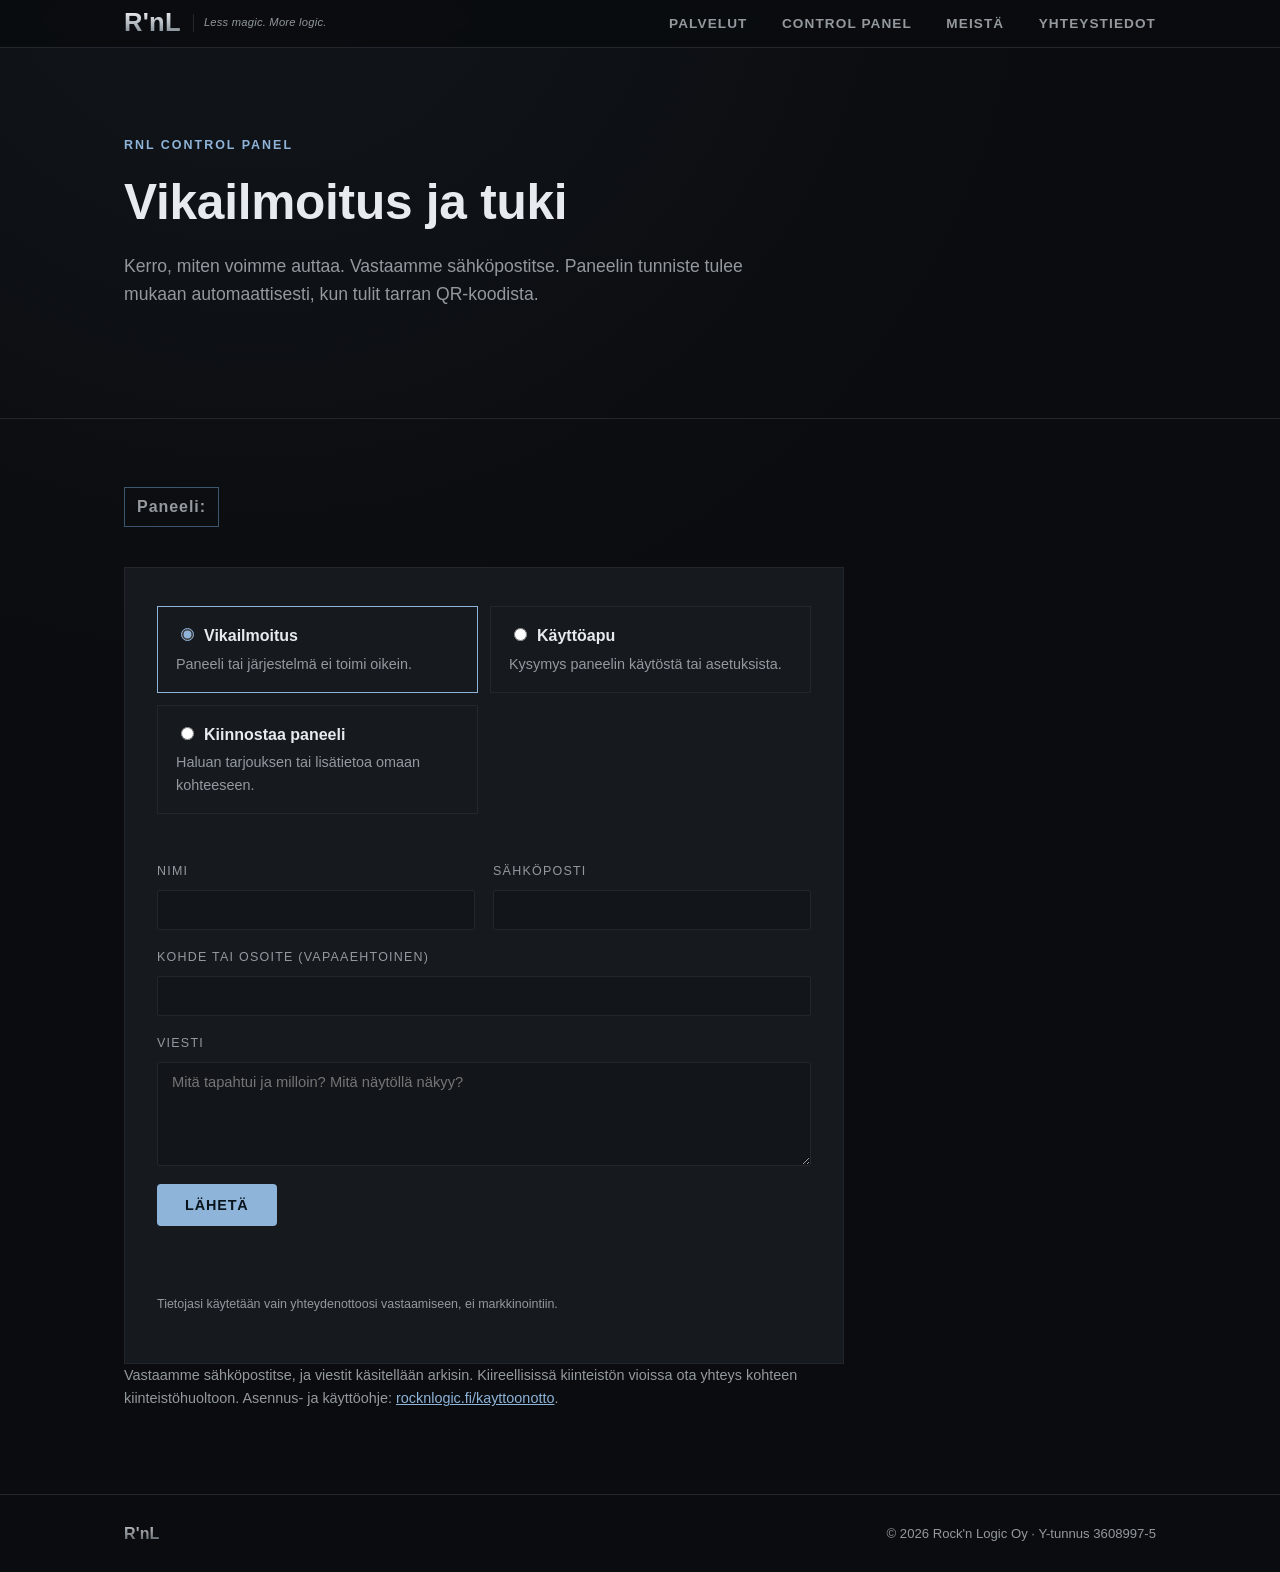
==== huolto.html @ f91d47a5 "Huolto- ja asennussivu: vastaus sähköpostitse, ei puhelinnumeroa Co-Authored-By: Claude Opus 5.5 <no" ====
<!doctype html>
<html lang="fi">
<head>
<meta charset="utf-8">
<meta name="viewport" content="width=device-width, initial-scale=1">
<title>RnL Control Panel: vikailmoitus ja tuki | Rock'n Logic</title>
<meta name="description" content="RnL Control Panel -paneelin vikailmoitus, käyttöapu ja yhteydenotto. Paneelin tarran QR-koodi tuo tänne laitteen tunnisteen kanssa.">
<meta name="robots" content="noindex">
<link rel="canonical" href="https://rocknlogic.fi/huolto">
<meta name="theme-color" content="#0a0c0f">
<link rel="icon" href="/favicon.ico" sizes="any">
<link rel="icon" type="image/png" sizes="48x48" href="/favicon-48.png">
<link rel="apple-touch-icon" sizes="180x180" href="/apple-touch-icon.png">
<link rel="stylesheet" href="/rnl.css">
<style>
  .valinnat{display:grid;gap:12px;grid-template-columns:repeat(auto-fit,minmax(220px,1fr));margin:6px 0 30px;}
  .valinta{display:block;padding:16px 18px;border:1px solid var(--border);background:var(--card);cursor:pointer;}
  .valinta input{margin-right:10px;accent-color:var(--accent);}
  .valinta strong{color:var(--text);}
  .valinta span{display:block;color:var(--text-dim);font-size:.9rem;margin-top:4px;}
  .valinta:has(input:checked){border-color:var(--accent);}
  .laite{display:inline-block;padding:6px 12px;border:1px solid var(--accent-dim);color:var(--accent);font-weight:700;letter-spacing:.06em;margin:0 0 22px;}
  .huom{color:var(--text-dim);font-size:.9rem;margin:18px 0 0;}
</style>
</head>
<body>
<a class="skip-link" href="#main-content">Siirry sisältöön</a>
<header>
  <div class="wrap">
    <a class="logo" href="/">
      <span class="logo-mark metal">R'nL</span>
      <span class="tagline">Less magic.<br class="tagline-break"> More logic.</span>
    </a>
    <nav aria-label="Päävalikko">
      <a href="/#palvelut">Palvelut</a>
      <a href="/#paneelipc" class="nav-cp">Control Panel</a>
      <a href="/#meista" class="nav-meista">Meistä</a>
      <a href="/#yhteystiedot">Yhteystiedot</a>
    </nav>
  </div>
</header>
<main id="main-content">
<section class="hero">
  <div class="wrap">
    <div class="hero-content">
      <p class="eyebrow">RnL Control Panel</p>
      <h1>Vikailmoitus ja tuki</h1>
      <p class="lede">Kerro, miten voimme auttaa. Vastaamme sähköpostitse. Paneelin tunniste tulee mukaan automaattisesti, kun tulit tarran QR-koodista.</p>
    </div>
  </div>
</section>
<section>
  <div class="wrap">
    <div class="prose">
      <p class="laite" id="laite-naytto" hidden>Paneeli: <span id="laite-id"></span></p>
      <form id="huolto-form" class="contact-form" action="https://formspree.io/f/xjykgkld" method="POST">
        <input type="text" name="_gotcha" class="hp-field" tabindex="-1" autocomplete="off">
        <input type="hidden" name="_subject" id="f-subject" value="RnL Control Panel: yhteydenotto">
        <input type="hidden" name="laite_id" id="f-laite">
        <div class="valinnat" role="radiogroup" aria-label="Mihin asia liittyy">
          <label class="valinta"><input type="radio" name="topic" value="Vikailmoitus" checked><strong>Vikailmoitus</strong><span>Paneeli tai järjestelmä ei toimi oikein.</span></label>
          <label class="valinta"><input type="radio" name="topic" value="Käyttöapu"><strong>Käyttöapu</strong><span>Kysymys paneelin käytöstä tai asetuksista.</span></label>
          <label class="valinta"><input type="radio" name="topic" value="Kiinnostus RnL Control Paneliin"><strong>Kiinnostaa paneeli</strong><span>Haluan tarjouksen tai lisätietoa omaan kohteeseen.</span></label>
        </div>
        <div class="form-row">
          <div class="form-field"><label for="f-name">Nimi</label><input type="text" id="f-name" name="name" required></div>
          <div class="form-field"><label for="f-email">Sähköposti</label><input type="email" id="f-email" name="email" required></div>
        </div>
        <div class="form-field"><label for="f-site">Kohde tai osoite (vapaaehtoinen)</label><input type="text" id="f-site" name="site"></div>
        <div class="form-field"><label for="f-message">Viesti</label><textarea id="f-message" name="message" rows="5" required placeholder="Mitä tapahtui ja milloin? Mitä näytöllä näkyy?"></textarea></div>
        <button type="submit" class="btn">Lähetä</button>
        <p class="form-status" aria-live="polite"></p>
        <p class="form-privacy">Tietojasi käytetään vain yhteydenottoosi vastaamiseen, ei markkinointiin.</p>
      </form>
      <p class="huom">Vastaamme sähköpostitse, ja viestit käsitellään arkisin. Kiireellisissä kiinteistön vioissa ota yhteys kohteen
        kiinteistöhuoltoon. Asennus- ja käyttöohje: <a href="/kayttoonotto">rocknlogic.fi/kayttoonotto</a>.</p>
    </div>
  </div>
</section>
</main>
<footer>
  <div class="wrap">
    <span class="logo-mark metal footer-mark">R'nL</span>
    <span>© 2026 Rock'n Logic Oy · Y-tunnus 3608997-5</span>
  </div>
</footer>
<script>
  var header=document.querySelector('header');
  window.addEventListener('scroll',function(){header.classList.toggle('scrolled',window.scrollY>8);},{passive:true});
  // Laitteen tunniste QR-koodin osoitteesta (?id=...). Vain kirjaimet, numerot ja väliviiva hyväksytään.
  var id=(new URLSearchParams(location.search).get('id')||'').replace(/[^A-Za-z0-9-]/g,'').slice(0,40);
  var form=document.getElementById('huolto-form');
  function aihe(){
    var t=form.querySelector('input[name="topic"]:checked').value;
    document.getElementById('f-subject').value='RnL Control Panel: '+t+(id?' ('+id+')':'');
  }
  if(id){
    document.getElementById('laite-id').textContent=id;
    document.getElementById('laite-naytto').hidden=false;
    document.getElementById('f-laite').value=id;
  }
  form.querySelectorAll('input[name="topic"]').forEach(function(r){r.addEventListener('change',aihe);});
  aihe();
  var statusEl=form.querySelector('.form-status');
  form.addEventListener('submit',function(e){
    e.preventDefault();
    var b=form.querySelector('button[type="submit"]'); b.disabled=true;
    statusEl.textContent='Lähetetään...'; statusEl.className='form-status';
    fetch(form.action,{method:'POST',body:new FormData(form),headers:{'Accept':'application/json'}}).then(function(r){
      if(r.ok){statusEl.textContent='Kiitos! Viesti on vastaanotettu, ja vastaamme sähköpostitse mahdollisimman pian.';statusEl.className='form-status ok';form.reset();aihe();if(id)document.getElementById('f-laite').value=id;}
      else{statusEl.textContent='Lähetys epäonnistui. Kokeile hetken päästä uudelleen tai lähetä sähköpostia: info@rocknlogic.fi.';statusEl.className='form-status err';}
    }).catch(function(){statusEl.textContent='Lähetys epäonnistui. Kokeile hetken päästä uudelleen tai lähetä sähköpostia: info@rocknlogic.fi.';statusEl.className='form-status err';})
    .finally(function(){b.disabled=false;});
  });
</script>
</body>
</html>
---- rnl.css ----
:root{
    --bg:#0a0c0f;
    --bg-alt:#121519;
    --card:#161a1f;
    --text:#e7eaee;
    --text-dim:#93999f;
    --accent:#8fb4d9;
    --accent-dim:#3d5670;
    --silver-1:#f2f4f6;
    --silver-2:#aeb6bd;
    --silver-3:#767e86;
    --border:#23272d;
    --maxw:1080px;
  }
  *{box-sizing:border-box;}
  html{scroll-behavior:smooth;}
  body{
    margin:0;
    background:
      radial-gradient(ellipse at 20% -10%, rgba(143,180,217,0.06), transparent 55%),
      var(--bg);
    background-attachment:fixed;
    color:var(--text);
    font-family:-apple-system,BlinkMacSystemFont,"Segoe UI",Roboto,Helvetica,Arial,sans-serif;
    line-height:1.6;
    -webkit-font-smoothing:antialiased;
    overflow-x:hidden;
  }
  a{color:var(--accent);}
  .wrap{max-width:var(--maxw);margin:0 auto;padding:0 24px;position:relative;}

  .metal{
    background:linear-gradient(180deg, var(--silver-1) 0%, var(--silver-2) 55%, var(--silver-3) 100%);
    -webkit-background-clip:text;background-clip:text;color:transparent;
  }

  header{
    position:sticky;top:0;z-index:10;
    background:rgba(10,12,15,0.88);
    backdrop-filter:blur(8px);
    border-bottom:1px solid transparent;
    transition:border-color .3s ease, box-shadow .3s ease;
  }
  header.scrolled{
    border-bottom-color:var(--border);
    box-shadow:0 8px 24px rgba(0,0,0,0.35);
  }
  header .wrap{
    display:flex;align-items:center;justify-content:space-between;
    padding-top:10px;padding-bottom:10px;
  }
  .logo{
    display:flex;align-items:center;gap:10px;text-decoration:none;flex-shrink:0;
  }
  .logo{transition:opacity .15s ease;}
  .logo:hover{opacity:0.85;}
  .logo-mark{
    font-size:1.6rem;font-weight:900;letter-spacing:0.01em;line-height:1;
    font-family:-apple-system,BlinkMacSystemFont,"Segoe UI",Roboto,Helvetica,Arial,sans-serif;
  }
  .tagline{
    color:var(--text-dim);font-size:0.7rem;font-style:italic;white-space:nowrap;
    letter-spacing:0.02em;padding-left:10px;margin-left:2px;
    border-left:1px solid var(--border);
  }
  .tagline-break{display:none;}
  @media (max-width:640px){
    .logo{flex-direction:column;align-items:flex-start;gap:1px;}
    .tagline{padding-left:0;margin-left:0;border-left:none;}
    .tagline-break{display:inline;}
  }
  nav a{
    position:relative;
    color:var(--text-dim);text-decoration:none;font-size:0.85rem;
    margin-left:30px;transition:color .15s;
    padding-bottom:4px;
    text-transform:uppercase;letter-spacing:0.08em;font-weight:600;
  }
  nav a::after{
    content:"";position:absolute;left:0;bottom:0;height:1px;width:0;
    background:var(--accent);transition:width .25s ease;
  }
  nav a:hover{color:var(--accent);}
  nav a:hover::after{width:100%;}

  .hero{padding:88px 0 76px;position:relative;overflow:hidden;}
  .hero-content{position:relative;z-index:1;}
  .hero-logo-bg{
    position:absolute;top:50%;left:50%;transform:translate(-50%,-50%);
    height:520px;width:auto;
    opacity:0.06;filter:grayscale(0.35);
    pointer-events:none;z-index:0;
  }
  @media (max-width:860px){
    .hero-logo-bg{height:320px;opacity:0.05;}
  }
  .eyebrow{
    color:var(--accent);text-transform:uppercase;letter-spacing:0.16em;
    font-size:0.78rem;font-weight:700;margin:0 0 18px;
    opacity:0;transform:translateY(14px);
    animation:fadeUp .7s ease forwards;
  }
  h1{
    font-size:clamp(2rem,4.5vw,3.1rem);
    line-height:1.14;margin:0 0 22px;font-weight:800;letter-spacing:-0.005em;
    opacity:0;transform:translateY(14px);
    animation:fadeUp .7s ease forwards;animation-delay:.1s;
  }
  .lede{
    font-size:1.1rem;color:var(--text-dim);max-width:620px;margin:0 0 34px;
    opacity:0;transform:translateY(14px);
    animation:fadeUp .7s ease forwards;animation-delay:.2s;
  }
  .hero .btn, .hero .btn-outline{
    opacity:0;transform:translateY(14px);
    animation:fadeUp .7s ease forwards;animation-delay:.3s;
  }
  .hero-secondary{margin-left:14px;}
  @media (max-width:520px){
    .hero-secondary{margin-left:0;margin-top:12px;}
  }
  @keyframes fadeUp{to{opacity:1;transform:translateY(0);}}
  .btn{
    display:inline-block;background:var(--accent);color:#0a141d;
    padding:13px 28px;border-radius:4px;text-decoration:none;
    font-weight:700;font-size:0.9rem;text-transform:uppercase;letter-spacing:0.06em;
    transition:transform .15s ease, background .15s ease, box-shadow .15s ease;
  }
  .btn:hover{background:#a9c7e6;transform:translateY(-2px);box-shadow:0 10px 24px rgba(143,180,217,0.2);}

  section{padding:68px 0;border-top:1px solid var(--border);}
  h2{
    font-size:1.6rem;margin:0 0 8px;font-weight:800;letter-spacing:0.01em;
    text-transform:uppercase;
  }
  .section-intro{color:var(--text-dim);margin:0 0 40px;max-width:600px;}

  .grid{
    display:grid;grid-template-columns:repeat(auto-fit,minmax(240px,1fr));
    gap:1px;background:var(--border);border:1px solid var(--border);
  }
  .card{
    background:var(--card);
    padding:28px 24px;
    transition:background .25s ease;
    position:relative;
  }
  .card:hover{background:#191d23;}
  .card h3{margin:0 0 10px;font-size:1rem;font-weight:700;color:var(--text);}
  .card p{margin:0;color:var(--text-dim);font-size:0.92rem;}
  .card-wide{grid-column:1/-1;display:flex;align-items:center;gap:20px;}
  .card-wide .icon{margin-bottom:0;flex:none;}
  .card-wide h3{margin:0 0 6px;}
  @media (max-width:560px){
    .card-wide{flex-direction:column;align-items:flex-start;}
  }
  .card .icon{
    width:34px;height:34px;margin-bottom:16px;
    color:var(--accent);
  }
  .card .icon svg{width:100%;height:100%;}
  .step-num{color:var(--accent);font-weight:800;font-size:0.85rem;letter-spacing:0.06em;margin-bottom:14px;}

  .reveal{
    opacity:0;transform:translateY(28px);
    transition:opacity .6s ease, transform .6s ease;
  }
  .reveal.visible{opacity:1;transform:translateY(0);}

  .product{
    display:grid;grid-template-columns:1.1fr 0.9fr;gap:40px;align-items:center;
    background:var(--card);border:1px solid var(--border);
    padding:40px;
  }
  .badge{
    display:inline-block;background:rgba(143,180,217,0.1);color:var(--accent);
    border:1px solid var(--accent-dim);
    padding:5px 14px;font-size:0.72rem;font-weight:700;letter-spacing:0.08em;
    text-transform:uppercase;margin-bottom:16px;
  }
  .product h2{font-size:1.4rem;margin:0 0 12px;font-weight:800;letter-spacing:0.005em;text-transform:none;}
  .product p{color:var(--text-dim);margin:0 0 20px;max-width:480px;}
  .feature-list{list-style:none;margin:0 0 28px;padding:0;display:grid;gap:10px;}
  .feature-list li{
    display:flex;align-items:center;gap:10px;color:var(--text);font-size:0.92rem;
  }
  .feature-list li::before{
    content:"";width:5px;height:5px;background:var(--accent);flex:none;
    transform:rotate(45deg);
  }
  .btn-outline{
    display:inline-block;background:transparent;color:var(--accent);
    border:1px solid var(--accent-dim);padding:12px 26px;
    text-decoration:none;font-weight:700;font-size:0.85rem;
    text-transform:uppercase;letter-spacing:0.06em;
    transition:background .2s ease, transform .2s ease, border-color .2s ease;
  }
  .btn-outline:hover{background:rgba(143,180,217,0.08);transform:translateY(-2px);border-color:var(--accent);}
  .product-visual{
    aspect-ratio:4/3;
    background:var(--bg-alt);
    border:1px solid var(--border);
    display:flex;align-items:center;justify-content:center;
    position:relative;overflow:hidden;
  }
  .product-visual::before{
    content:"";position:absolute;inset:0;
    background-image:
      linear-gradient(rgba(255,255,255,0.035) 1px, transparent 1px),
      linear-gradient(90deg, rgba(255,255,255,0.035) 1px, transparent 1px);
    background-size:22px 22px;
  }
  .product-visual span{
    position:relative;color:var(--text-dim);font-size:0.78rem;letter-spacing:0.1em;
    text-transform:uppercase;border:1px solid var(--border);padding:6px 12px;background:var(--bg);
  }

  .inline-cta{
    display:flex;flex-wrap:wrap;gap:24px;align-items:center;justify-content:space-between;
    background:var(--card);border:1px solid var(--accent-dim);
    padding:28px 32px;margin-top:32px;
  }
  .inline-cta h3{margin:0 0 6px;font-size:1.05rem;font-weight:800;letter-spacing:0.005em;}
  .inline-cta p{margin:0;color:var(--text-dim);font-size:0.92rem;}
  .inline-cta .btn{flex:none;}
  @media (max-width:560px){
    .inline-cta{flex-direction:column;align-items:flex-start;}
  }

  .about{display:grid;grid-template-columns:1fr;gap:16px;}
  .about p{color:var(--text-dim);margin:0 0 14px;max-width:680px;}
  .tag-heading{color:var(--text-dim);font-size:0.78rem;text-transform:uppercase;letter-spacing:0.1em;margin:20px 0 10px;}
  .tag-row{display:flex;flex-wrap:wrap;gap:8px;margin-top:0;}
  .tag{
    background:var(--bg-alt);border:1px solid var(--border);color:var(--text-dim);
    padding:6px 14px;font-size:0.82rem;letter-spacing:0.02em;
  }

  .contact-card{
    background:var(--card);border:1px solid var(--border);
    padding:36px 32px;display:flex;flex-wrap:wrap;gap:32px;justify-content:space-between;align-items:center;
  }
  .contact-item .label{color:var(--text-dim);font-size:0.78rem;text-transform:uppercase;letter-spacing:0.1em;margin-bottom:6px;}
  .contact-item .value{font-size:1.1rem;font-weight:700;}
  .contact-item a{color:var(--text);text-decoration:none;}
  .contact-item a:hover{color:var(--accent);}

  .contact-form{
    background:var(--card);border:1px solid var(--border);
    padding:32px;margin-top:24px;display:grid;gap:18px;
  }
  .hp-field{position:absolute;left:-9999px;width:1px;height:1px;opacity:0;}
  .form-row{display:grid;grid-template-columns:1fr 1fr;gap:18px;}
  @media (max-width:560px){.form-row{grid-template-columns:1fr;}}
  .form-field{display:flex;flex-direction:column;gap:8px;}
  .form-field label{
    color:var(--text-dim);font-size:0.78rem;text-transform:uppercase;letter-spacing:0.1em;
  }
  .form-field input, .form-field select, .form-field textarea{
    background:var(--bg-alt);border:1px solid var(--border);color:var(--text);
    padding:11px 14px;font-size:0.92rem;font-family:inherit;border-radius:2px;
  }
  .form-field input:focus, .form-field select:focus, .form-field textarea:focus{
    outline:none;border-color:var(--accent);
  }
  .form-field textarea{resize:vertical;}
  .contact-form .btn{border:none;cursor:pointer;justify-self:start;}
  .form-status{margin:0;font-size:0.88rem;min-height:1.2em;}
  .form-status.ok{color:#8fd9a8;}
  .form-status.err{color:#d98f8f;}
  .form-privacy{margin:0;color:var(--text-dim);font-size:0.78rem;}

  footer{
    border-top:1px solid var(--border);padding:28px 0;color:var(--text-dim);font-size:0.82rem;
  }
  footer .wrap{display:flex;justify-content:space-between;align-items:center;flex-wrap:wrap;gap:8px;}
  .footer-mark{font-size:1rem;opacity:0.75;}

  @media (prefers-reduced-motion:reduce){
    *{animation:none !important;transition:none !important;}
    .reveal{opacity:1;transform:none;}
  }

  a:focus-visible, button:focus-visible, input:focus-visible, textarea:focus-visible{
    outline:2px solid var(--accent);outline-offset:3px;
  }

  .skip-link{
    position:absolute;left:12px;top:-60px;z-index:100;
    background:var(--accent);color:#0a141d;
    padding:10px 18px;font-weight:700;font-size:0.85rem;
    text-decoration:none;transition:top .2s ease;
    border-radius:4px;
  }
  .skip-link:focus{top:12px;}

  @media (max-width:720px){
    .product{grid-template-columns:1fr;padding:28px;}
  }
  @media (max-width:560px){
    nav a{margin-left:14px;font-size:0.72rem;}
    .contact-card{flex-direction:column;align-items:flex-start;}
    section{padding:52px 0;}
    .hero{padding:60px 0 48px;}
  }

  /* Alasivut */
  .crumbs{font-size:0.8rem;color:var(--text-dim);margin:0 0 18px;}
  .crumbs a{color:var(--text-dim);text-decoration:none;}
  .crumbs a:hover{color:var(--accent);}
  .prose{max-width:720px;}
  .prose h2{margin:0 0 16px;}
  .prose p{color:var(--text-dim);margin:0 0 16px;}
  .prose .feature-list{margin-top:8px;}
  .tag-row a.tag{text-decoration:none;transition:color .15s,border-color .15s;}
  .tag-row a.tag:hover{color:var(--accent);border-color:var(--accent-dim);}
  .footer-links{display:flex;flex-wrap:wrap;gap:6px 16px;width:100%;margin-top:10px;}
  .footer-links a{color:var(--text-dim);text-decoration:none;font-size:0.78rem;}
  .footer-links a:hover{color:var(--accent);}
  .footer-links a{margin-left:0;padding-bottom:0;text-transform:none;letter-spacing:0;font-weight:400;}
  .footer-links a::after{display:none;}
  .tm-note{color:var(--silver-3);font-size:0.75rem;margin-top:24px;}
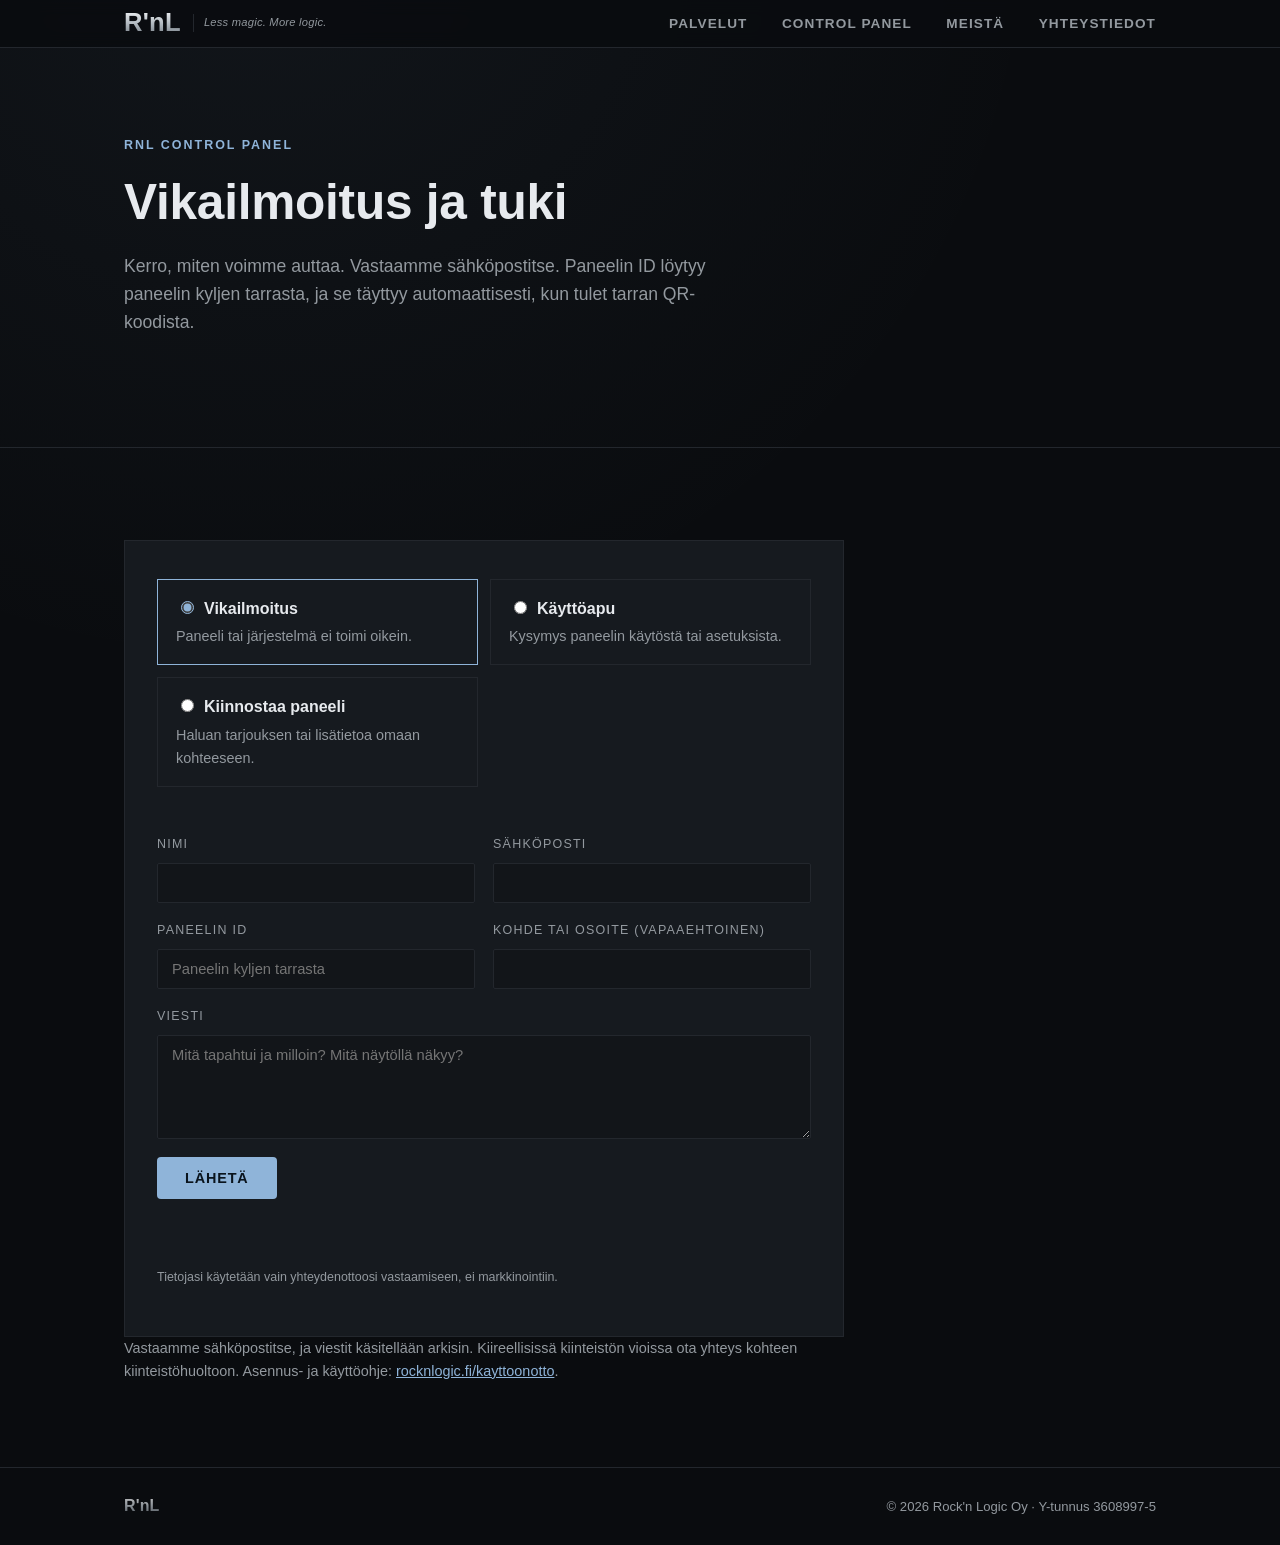
==== commit 20a6b734: "Huoltosivu: näkyvä Paneelin ID -kenttä (täyttyy QR-koodista, muuten kirjoitetaan tarrasta) Co-Author" ====
--- a/huolto.html
+++ b/huolto.html
@@ -19,7 +19,7 @@
   .valinta strong{color:var(--text);}
   .valinta span{display:block;color:var(--text-dim);font-size:.9rem;margin-top:4px;}
   .valinta:has(input:checked){border-color:var(--accent);}
-  .laite{display:inline-block;padding:6px 12px;border:1px solid var(--accent-dim);color:var(--accent);font-weight:700;letter-spacing:.06em;margin:0 0 22px;}
+  #f-laite[readonly]{color:var(--accent);font-weight:700;letter-spacing:.06em;}
   .huom{color:var(--text-dim);font-size:.9rem;margin:18px 0 0;}
 </style>
 </head>
@@ -45,18 +45,16 @@
     <div class="hero-content">
       <p class="eyebrow">RnL Control Panel</p>
       <h1>Vikailmoitus ja tuki</h1>
-      <p class="lede">Kerro, miten voimme auttaa. Vastaamme sähköpostitse. Paneelin tunniste tulee mukaan automaattisesti, kun tulit tarran QR-koodista.</p>
+      <p class="lede">Kerro, miten voimme auttaa. Vastaamme sähköpostitse. Paneelin ID löytyy paneelin kyljen tarrasta, ja se täyttyy automaattisesti, kun tulet tarran QR-koodista.</p>
     </div>
   </div>
 </section>
 <section>
   <div class="wrap">
     <div class="prose">
-      <p class="laite" id="laite-naytto" hidden>Paneeli: <span id="laite-id"></span></p>
       <form id="huolto-form" class="contact-form" action="https://formspree.io/f/xjykgkld" method="POST">
         <input type="text" name="_gotcha" class="hp-field" tabindex="-1" autocomplete="off">
         <input type="hidden" name="_subject" id="f-subject" value="RnL Control Panel: yhteydenotto">
-        <input type="hidden" name="laite_id" id="f-laite">
         <div class="valinnat" role="radiogroup" aria-label="Mihin asia liittyy">
           <label class="valinta"><input type="radio" name="topic" value="Vikailmoitus" checked><strong>Vikailmoitus</strong><span>Paneeli tai järjestelmä ei toimi oikein.</span></label>
           <label class="valinta"><input type="radio" name="topic" value="Käyttöapu"><strong>Käyttöapu</strong><span>Kysymys paneelin käytöstä tai asetuksista.</span></label>
@@ -66,7 +64,10 @@
           <div class="form-field"><label for="f-name">Nimi</label><input type="text" id="f-name" name="name" required></div>
           <div class="form-field"><label for="f-email">Sähköposti</label><input type="email" id="f-email" name="email" required></div>
         </div>
-        <div class="form-field"><label for="f-site">Kohde tai osoite (vapaaehtoinen)</label><input type="text" id="f-site" name="site"></div>
+        <div class="form-row">
+          <div class="form-field"><label for="f-laite">Paneelin ID</label><input type="text" id="f-laite" name="laite_id" maxlength="40" placeholder="Paneelin kyljen tarrasta" autocomplete="off"></div>
+          <div class="form-field"><label for="f-site">Kohde tai osoite (vapaaehtoinen)</label><input type="text" id="f-site" name="site"></div>
+        </div>
         <div class="form-field"><label for="f-message">Viesti</label><textarea id="f-message" name="message" rows="5" required placeholder="Mitä tapahtui ja milloin? Mitä näytöllä näkyy?"></textarea></div>
         <button type="submit" class="btn">Lähetä</button>
         <p class="form-status" aria-live="polite"></p>
@@ -94,11 +95,9 @@
     var t=form.querySelector('input[name="topic"]:checked').value;
     document.getElementById('f-subject').value='RnL Control Panel: '+t+(id?' ('+id+')':'');
   }
-  if(id){
-    document.getElementById('laite-id').textContent=id;
-    document.getElementById('laite-naytto').hidden=false;
-    document.getElementById('f-laite').value=id;
-  }
+  var laite=document.getElementById('f-laite');
+  if(id){ laite.value=id; laite.readOnly=true; }
+  laite.addEventListener('input',function(){ laite.value=laite.value.replace(/[^A-Za-z0-9-]/g,'').toUpperCase(); id=laite.value; aihe(); });
   form.querySelectorAll('input[name="topic"]').forEach(function(r){r.addEventListener('change',aihe);});
   aihe();
   var statusEl=form.querySelector('.form-status');
@@ -107,7 +106,7 @@
     var b=form.querySelector('button[type="submit"]'); b.disabled=true;
     statusEl.textContent='Lähetetään...'; statusEl.className='form-status';
     fetch(form.action,{method:'POST',body:new FormData(form),headers:{'Accept':'application/json'}}).then(function(r){
-      if(r.ok){statusEl.textContent='Kiitos! Viesti on vastaanotettu, ja vastaamme sähköpostitse mahdollisimman pian.';statusEl.className='form-status ok';form.reset();aihe();if(id)document.getElementById('f-laite').value=id;}
+      if(r.ok){statusEl.textContent='Kiitos! Viesti on vastaanotettu, ja vastaamme sähköpostitse mahdollisimman pian.';statusEl.className='form-status ok';var pid=id;form.reset();if(pid){laite.value=pid;id=pid;}aihe();}
       else{statusEl.textContent='Lähetys epäonnistui. Kokeile hetken päästä uudelleen tai lähetä sähköpostia: info@rocknlogic.fi.';statusEl.className='form-status err';}
     }).catch(function(){statusEl.textContent='Lähetys epäonnistui. Kokeile hetken päästä uudelleen tai lähetä sähköpostia: info@rocknlogic.fi.';statusEl.className='form-status err';})
     .finally(function(){b.disabled=false;});
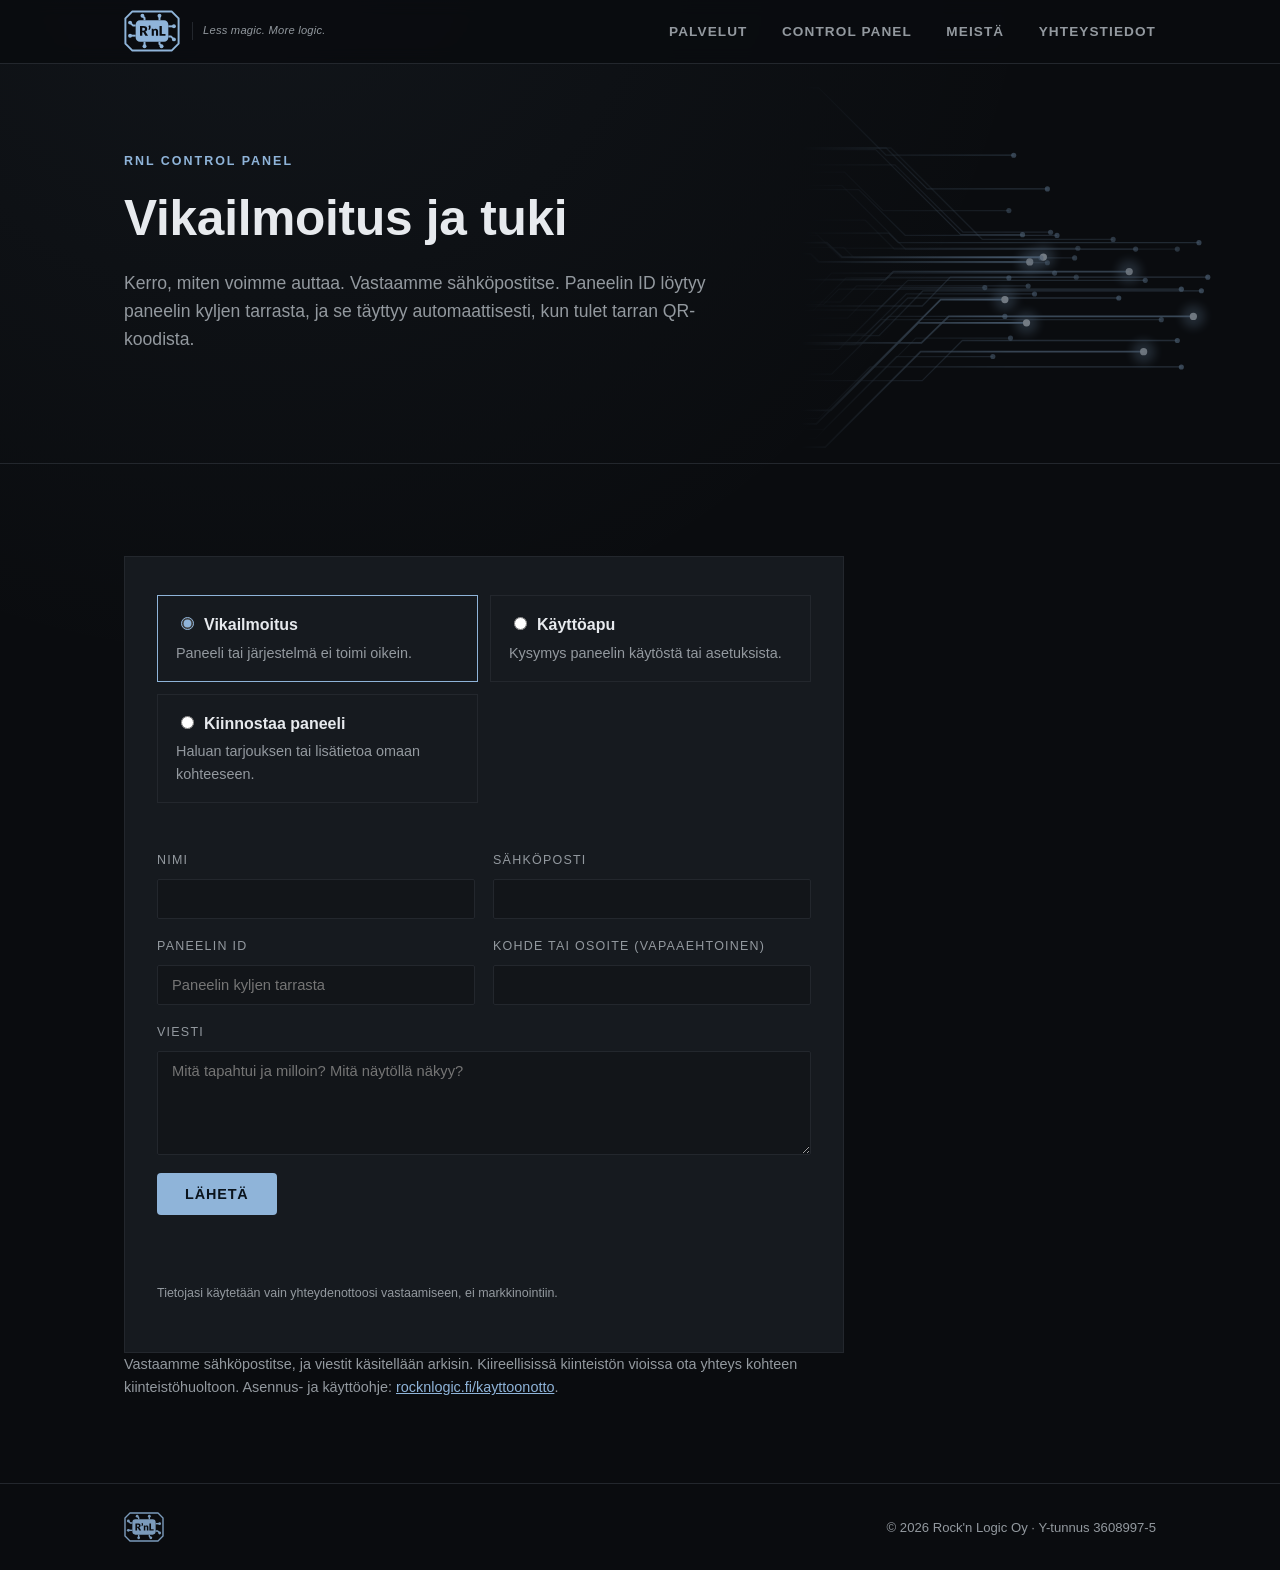
==== commit 1bbbaafe: "Brändiuudistus: uusi R'nL-logo (yläpalkki, alatunniste, favicon), etusivun hero johtimilla ja logoll" ====
--- a/huolto.html
+++ b/huolto.html
@@ -9,6 +9,7 @@
 <link rel="canonical" href="https://rocknlogic.fi/huolto">
 <meta name="theme-color" content="#0a0c0f">
 <link rel="icon" href="/favicon.ico" sizes="any">
+<link rel="icon" type="image/svg+xml" href="/favicon.svg">
 <link rel="icon" type="image/png" sizes="48x48" href="/favicon-48.png">
 <link rel="apple-touch-icon" sizes="180x180" href="/apple-touch-icon.png">
 <link rel="stylesheet" href="/rnl.css">
@@ -28,7 +29,7 @@
 <header>
   <div class="wrap">
     <a class="logo" href="/">
-      <span class="logo-mark metal">R'nL</span>
+      <img class="logo-merkki" src="/rnl-merkki.svg" alt="R'nL" width="56" height="42">
       <span class="tagline">Less magic.<br class="tagline-break"> More logic.</span>
     </a>
     <nav aria-label="Päävalikko">
@@ -41,6 +42,7 @@
 </header>
 <main id="main-content">
 <section class="hero">
+  <img class="hero-kuvio hero-kuvio-kevyt" src="/rnl-johtimet.svg" alt="" aria-hidden="true">
   <div class="wrap">
     <div class="hero-content">
       <p class="eyebrow">RnL Control Panel</p>
@@ -65,7 +67,7 @@
           <div class="form-field"><label for="f-email">Sähköposti</label><input type="email" id="f-email" name="email" required></div>
         </div>
         <div class="form-row">
-          <div class="form-field"><label for="f-laite">Paneelin ID</label><input type="text" id="f-laite" name="laite_id" maxlength="40" placeholder="Paneelin kyljen tarrasta" autocomplete="off"></div>
+          <div class="form-field" id="laite-kentta"><label for="f-laite" id="laite-label">Paneelin ID</label><input type="text" id="f-laite" name="laite_id" maxlength="40" placeholder="Paneelin kyljen tarrasta" autocomplete="off"></div>
           <div class="form-field"><label for="f-site">Kohde tai osoite (vapaaehtoinen)</label><input type="text" id="f-site" name="site"></div>
         </div>
         <div class="form-field"><label for="f-message">Viesti</label><textarea id="f-message" name="message" rows="5" required placeholder="Mitä tapahtui ja milloin? Mitä näytöllä näkyy?"></textarea></div>
@@ -81,7 +83,7 @@
 </main>
 <footer>
   <div class="wrap">
-    <span class="logo-mark metal footer-mark">R'nL</span>
+    <img class="logo-merkki footer-merkki" src="/rnl-merkki.svg" alt="R'nL" width="40" height="30">
     <span>© 2026 Rock'n Logic Oy · Y-tunnus 3608997-5</span>
   </div>
 </footer>
@@ -93,7 +95,16 @@
   var form=document.getElementById('huolto-form');
   function aihe(){
     var t=form.querySelector('input[name="topic"]:checked').value;
-    document.getElementById('f-subject').value='RnL Control Panel: '+t+(id?' ('+id+')':'');
+    var kiinnostus=(t.indexOf('Kiinnostus')===0);
+    var k=document.getElementById('laite-kentta'), l=document.getElementById('f-laite');
+    k.style.display=kiinnostus?'none':'';
+    l.disabled=kiinnostus;   // ei lähetetä ID:tä myyntikyselyssä
+    var vika=(t==='Vikailmoitus');
+    l.required=vika;          // pakollinen vain vikailmoituksessa
+    document.getElementById('laite-label').textContent = vika ? 'Paneelin ID' : 'Paneelin ID (vapaaehtoinen)';
+    document.getElementById('f-message').placeholder = kiinnostus ? 'Kerro kohteesta ja tarpeesta: montako paneelia, mihin järjestelmiin?'
+      : (t==='Käyttöapu' ? 'Mitä haluat tehdä paneelilla?' : 'Mitä tapahtui ja milloin? Mitä näytöllä näkyy?');
+    document.getElementById('f-subject').value='RnL Control Panel: '+t+(!kiinnostus&&id?' ('+id+')':'');
   }
   var laite=document.getElementById('f-laite');
   if(id){ laite.value=id; laite.readOnly=true; }
--- a/rnl.css
+++ b/rnl.css
@@ -320,3 +320,12 @@
   .footer-links a{margin-left:0;padding-bottom:0;text-transform:none;letter-spacing:0;font-weight:400;}
   .footer-links a::after{display:none;}
   .tm-note{color:var(--silver-3);font-size:0.75rem;margin-top:24px;}
+
+  /* Brändiuudistus 2026-11-15: R'nL-merkki ja johdinkuvio */
+  .logo-merkki{height:42px;width:auto;display:block;}
+  .footer-merkki{height:30px;opacity:.85;}
+  .hero-kuvio{position:absolute;inset:0;width:100%;height:100%;object-fit:cover;object-position:right center;
+    pointer-events:none;z-index:0;}
+  .hero-kuvio-kevyt{opacity:.5;}
+  .hero-content{max-width:640px;}
+  @media (max-width:860px){.hero-kuvio{opacity:.22;} .hero-kuvio:not(.hero-kuvio-kevyt){display:none;}}
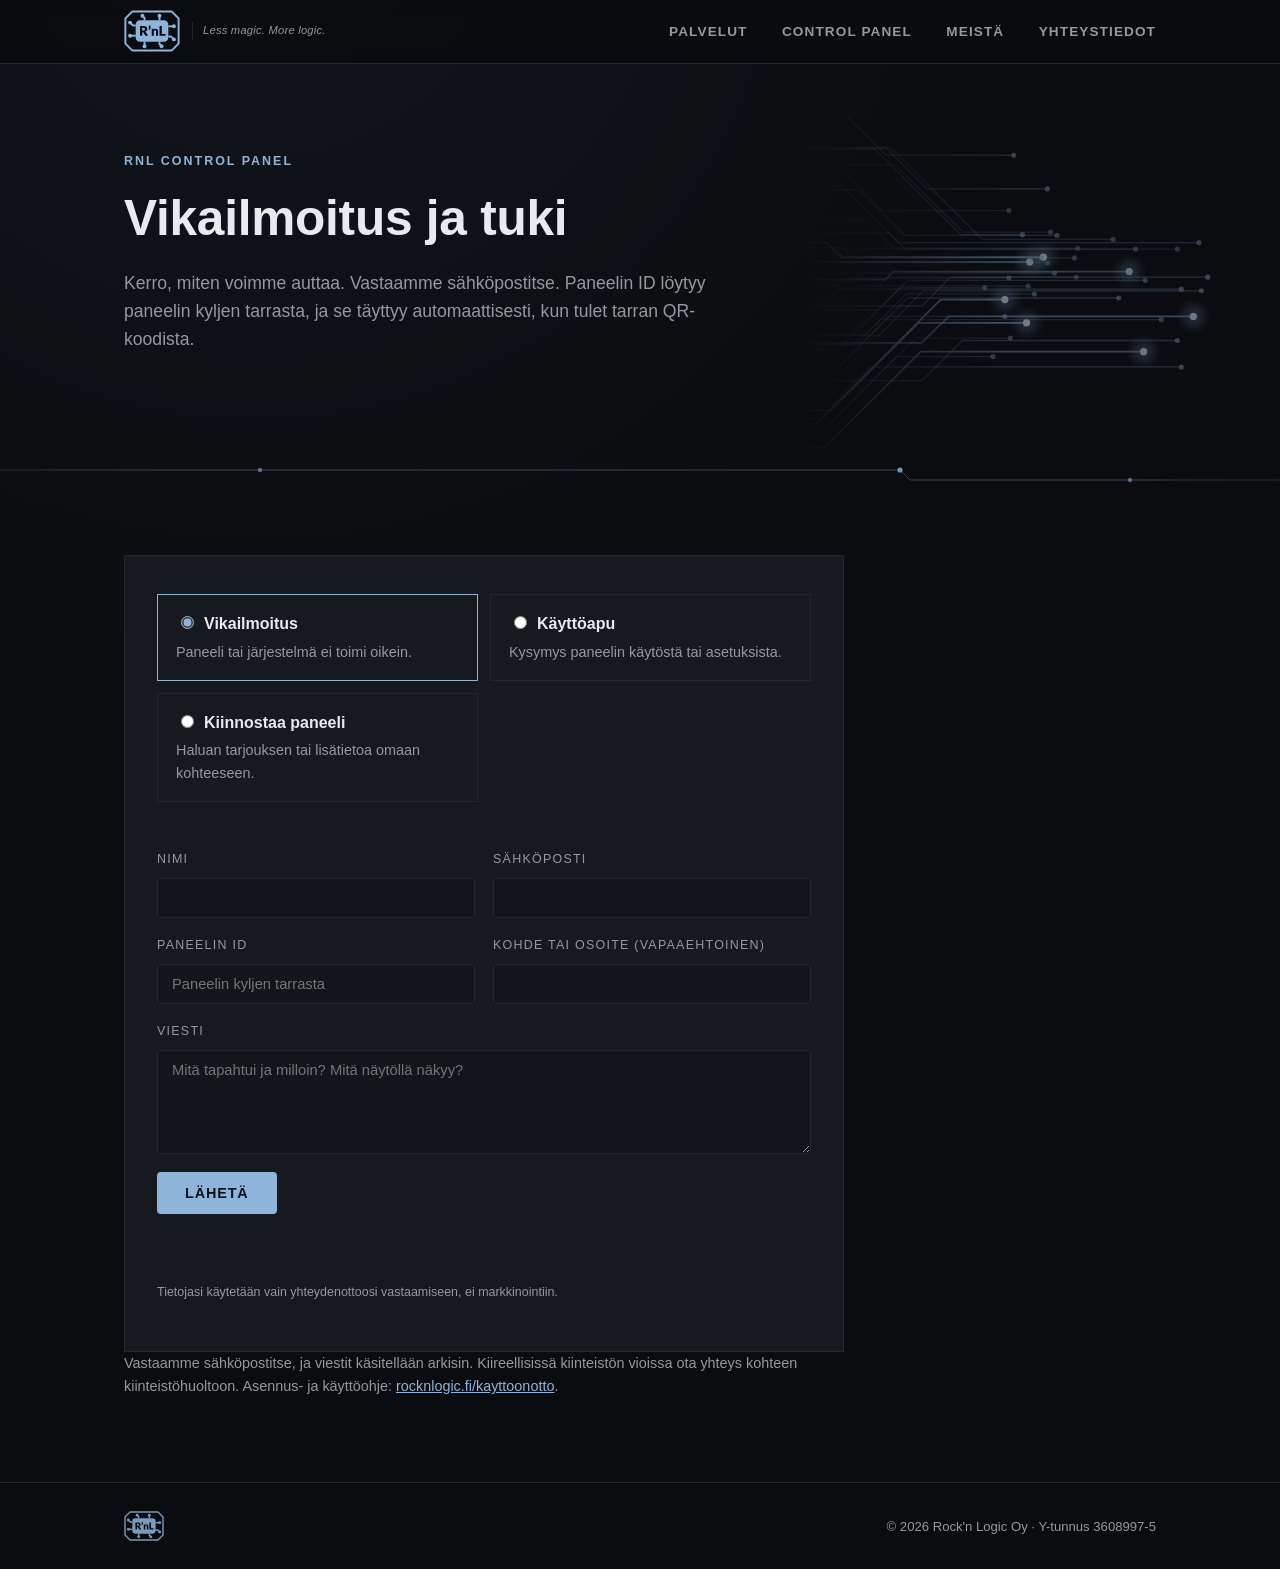
==== commit f06b4071: "Favicon koko uudesta merkistä (pelkkä lohko näytti vanhalta R'nL-tekstiltä), välimuistin ohitus ?v=2" ====
--- a/huolto.html
+++ b/huolto.html
@@ -8,10 +8,10 @@
 <meta name="robots" content="noindex">
 <link rel="canonical" href="https://rocknlogic.fi/huolto">
 <meta name="theme-color" content="#0a0c0f">
-<link rel="icon" href="/favicon.ico" sizes="any">
-<link rel="icon" type="image/svg+xml" href="/favicon.svg">
-<link rel="icon" type="image/png" sizes="48x48" href="/favicon-48.png">
-<link rel="apple-touch-icon" sizes="180x180" href="/apple-touch-icon.png">
+<link rel="icon" href="/favicon.ico?v=2" sizes="any">
+<link rel="icon" type="image/svg+xml" href="/favicon.svg?v=2">
+<link rel="icon" type="image/png" sizes="48x48" href="/favicon-48.png?v=2">
+<link rel="apple-touch-icon" sizes="180x180" href="/apple-touch-icon.png?v=2">
 <link rel="stylesheet" href="/rnl.css">
 <style>
   .valinnat{display:grid;gap:12px;grid-template-columns:repeat(auto-fit,minmax(220px,1fr));margin:6px 0 30px;}
--- a/rnl.css
+++ b/rnl.css
@@ -329,3 +329,21 @@
   .hero-kuvio-kevyt{opacity:.5;}
   .hero-content{max-width:640px;}
   @media (max-width:860px){.hero-kuvio{opacity:.22;} .hero-kuvio:not(.hero-kuvio-kevyt){display:none;}}
+
+  /* Brändielementit selaillessa (2026-11-15): logon muotokieli, johtimet ja solmut */
+  section:not(.hero){border-top:none;background:url(/rnl-erotin.svg) top center/1600px 24px no-repeat;}
+  section:not(.hero) > .wrap > h2{position:relative;padding-left:46px;}
+  section:not(.hero) > .wrap > h2::before{content:"";position:absolute;left:0;top:50%;width:31px;height:2px;
+    background:linear-gradient(90deg,transparent,var(--accent));}
+  section:not(.hero) > .wrap > h2::after{content:"";position:absolute;left:29px;top:50%;width:9px;height:9px;
+    margin-top:-3.5px;border-radius:50%;background:var(--accent);box-shadow:0 0 10px rgba(143,180,217,.55);}
+  .card::before{content:"";position:absolute;left:0;top:0;height:2px;width:0;background:var(--accent);
+    transition:width .35s ease;}
+  .card::after{content:"";position:absolute;left:52px;top:-3px;width:8px;height:8px;border-radius:50%;
+    background:var(--accent);box-shadow:0 0 12px rgba(143,180,217,.7);opacity:0;transition:opacity .2s ease .25s;}
+  .card:hover::before{width:56px;}
+  .card:hover::after{opacity:1;}
+  .feature-list li::before{width:15px;height:8px;transform:none;
+    background:radial-gradient(circle at 11px 50%,var(--accent) 0 3px,transparent 3.6px),
+      linear-gradient(var(--accent-dim),var(--accent-dim)) left center/9px 1.5px no-repeat;}
+  @media (prefers-reduced-motion:reduce){.card::before,.card::after{transition:none;}}
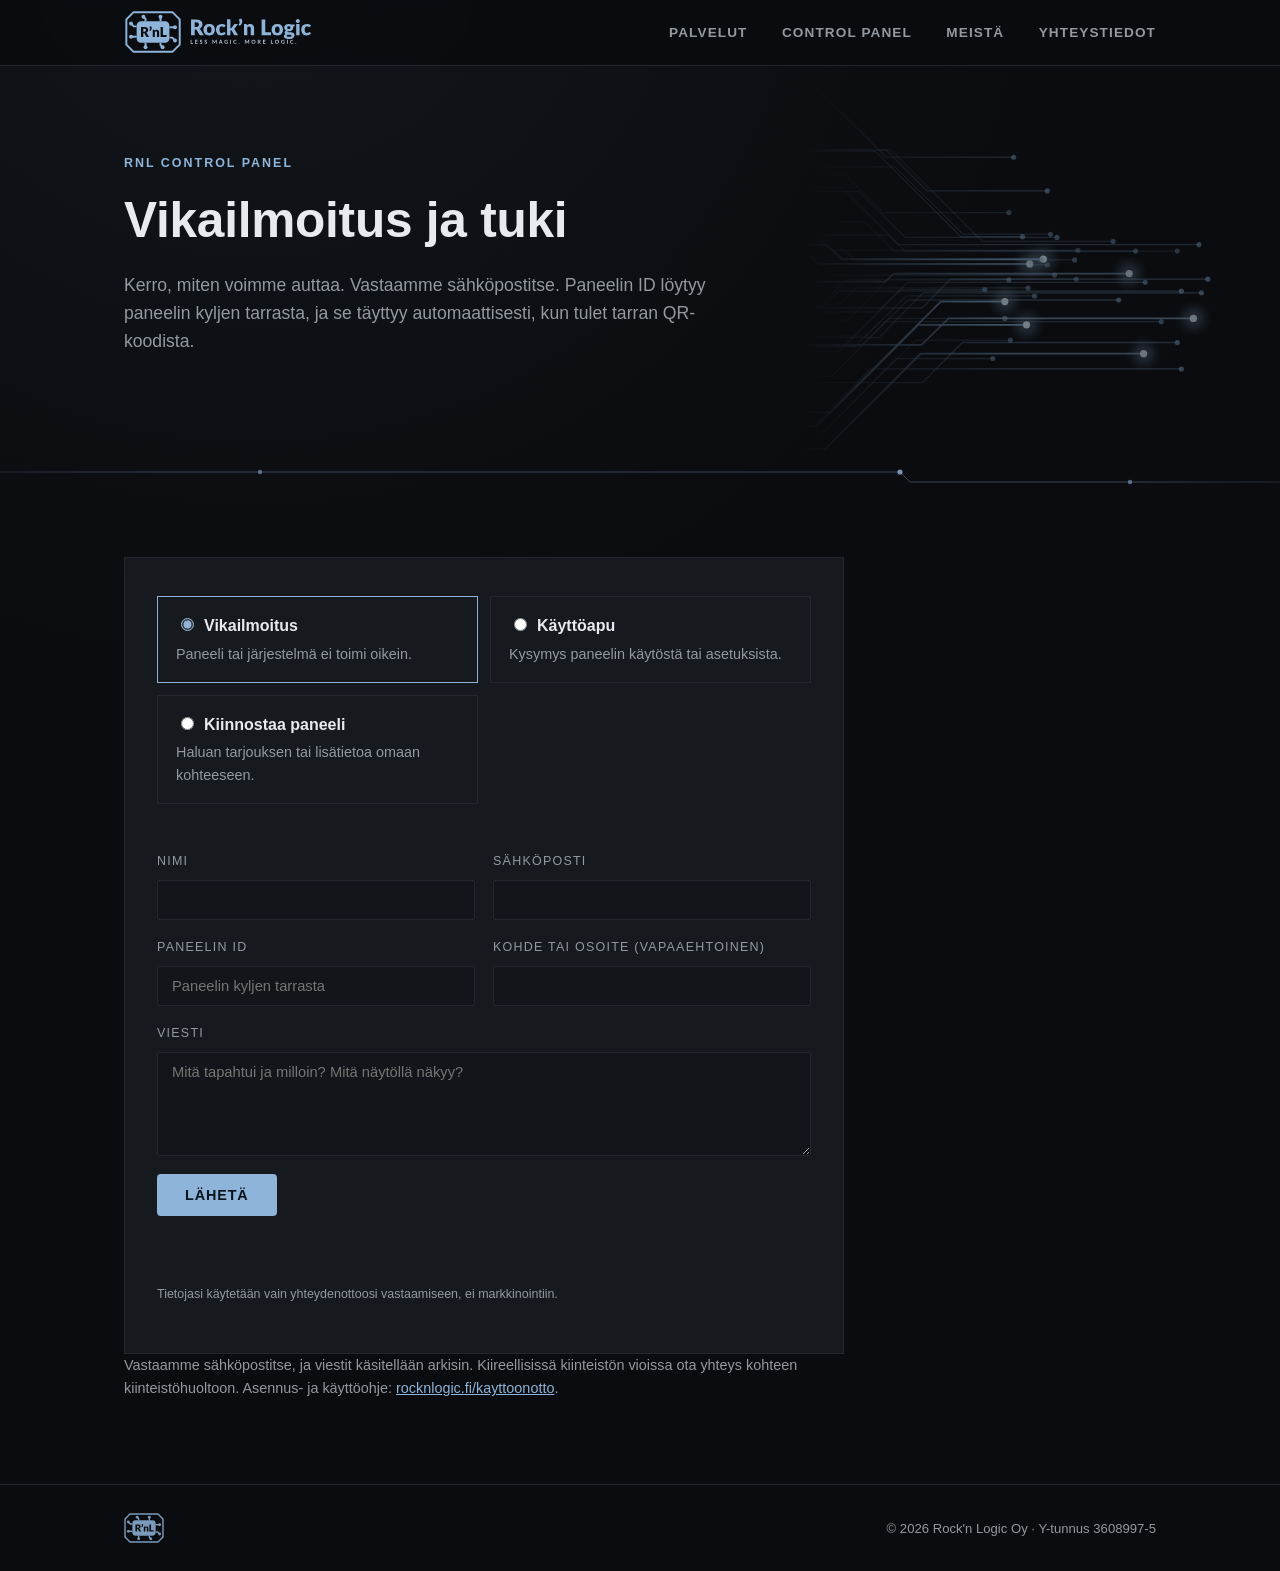
==== commit da7e7280: "Yläpalkkiin koko tunnus (merkki + Rock'n Logic + LESS MAGIC. MORE LOGIC.) vanhan kursiivisloganin ti" ====
--- a/huolto.html
+++ b/huolto.html
@@ -29,8 +29,7 @@
 <header>
   <div class="wrap">
     <a class="logo" href="/">
-      <img class="logo-merkki" src="/rnl-merkki.svg" alt="R'nL" width="56" height="42">
-      <span class="tagline">Less magic.<br class="tagline-break"> More logic.</span>
+      <img class="logo-tunnus" src="/rnl-tunnus.svg" alt="Rock'n Logic. Less magic. More logic." width="190" height="44">
     </a>
     <nav aria-label="Päävalikko">
       <a href="/#palvelut">Palvelut</a>
--- a/rnl.css
+++ b/rnl.css
@@ -323,6 +323,11 @@
 
   /* Brändiuudistus 2026-11-15: R'nL-merkki ja johdinkuvio */
   .logo-merkki{height:42px;width:auto;display:block;}
+  .logo-tunnus{height:44px;width:auto;display:block;}
+  @media (max-width:640px){.logo-tunnus{height:36px;}
+    header .wrap{flex-wrap:wrap;row-gap:8px;}
+    header nav{width:100%;display:flex;flex-wrap:wrap;gap:4px 16px;}
+    header nav a{margin-left:0;}}
   .footer-merkki{height:30px;opacity:.85;}
   .hero-kuvio{position:absolute;inset:0;width:100%;height:100%;object-fit:cover;object-position:right center;
     pointer-events:none;z-index:0;}
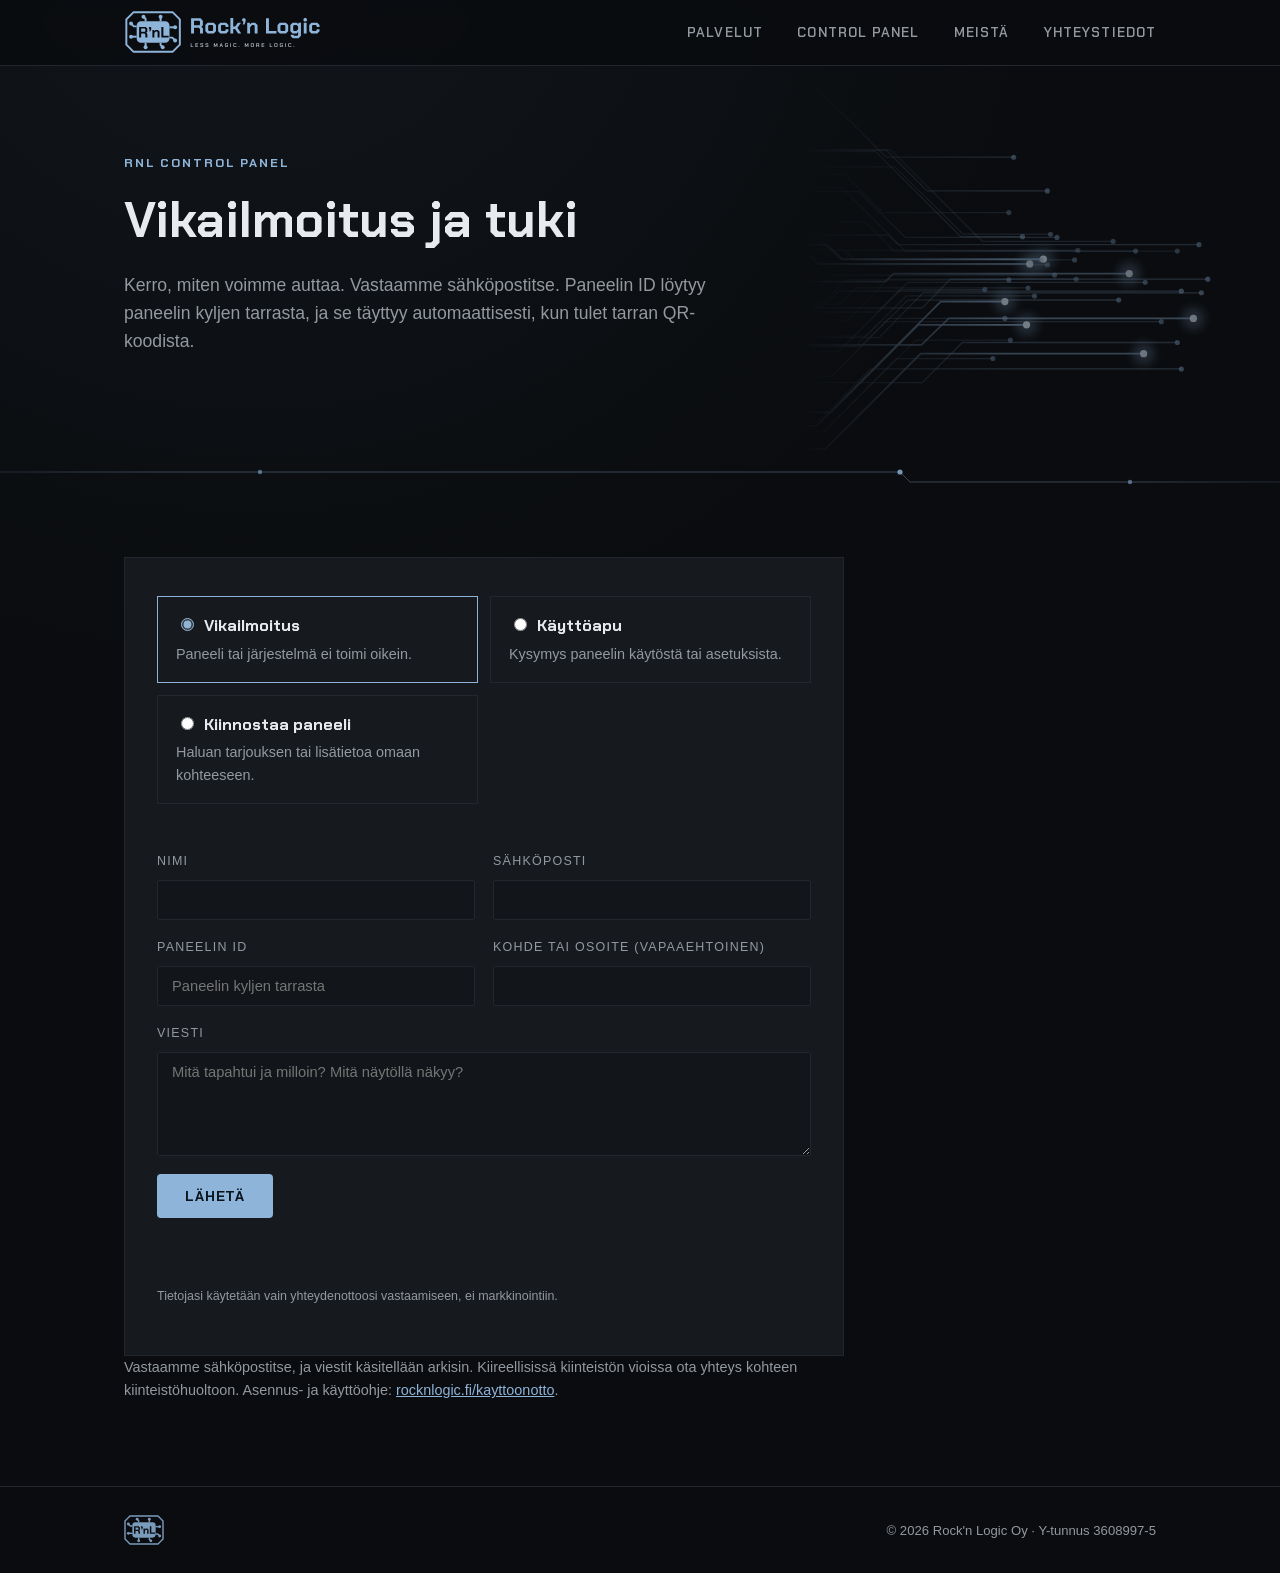
==== commit aa898e09: "Brändifontti Chakra Petch (otsikot, valikko, painikkeet), logo ja favicon uudella fontilla, esitteet" ====
--- a/huolto.html
+++ b/huolto.html
@@ -8,10 +8,10 @@
 <meta name="robots" content="noindex">
 <link rel="canonical" href="https://rocknlogic.fi/huolto">
 <meta name="theme-color" content="#0a0c0f">
-<link rel="icon" href="/favicon.ico?v=2" sizes="any">
-<link rel="icon" type="image/svg+xml" href="/favicon.svg?v=2">
-<link rel="icon" type="image/png" sizes="48x48" href="/favicon-48.png?v=2">
-<link rel="apple-touch-icon" sizes="180x180" href="/apple-touch-icon.png?v=2">
+<link rel="icon" href="/favicon.ico?v=3" sizes="any">
+<link rel="icon" type="image/svg+xml" href="/favicon.svg?v=3">
+<link rel="icon" type="image/png" sizes="48x48" href="/favicon-48.png?v=3">
+<link rel="apple-touch-icon" sizes="180x180" href="/apple-touch-icon.png?v=3">
 <link rel="stylesheet" href="/rnl.css">
 <style>
   .valinnat{display:grid;gap:12px;grid-template-columns:repeat(auto-fit,minmax(220px,1fr));margin:6px 0 30px;}
--- a/rnl.css
+++ b/rnl.css
@@ -352,3 +352,11 @@
     background:radial-gradient(circle at 11px 50%,var(--accent) 0 3px,transparent 3.6px),
       linear-gradient(var(--accent-dim),var(--accent-dim)) left center/9px 1.5px no-repeat;}
   @media (prefers-reduced-motion:reduce){.card::before,.card::after{transition:none;}}
+
+  /* Brändifontti Chakra Petch (OFL, 2026-11-18): otsikot, valikko, painikkeet ja tunnisteet. Leipäteksti järjestelmäfontilla. */
+  @font-face{font-family:"Chakra Petch";src:url(/fontit/ChakraPetch-Regular.woff) format("woff");font-weight:400;font-display:swap;}
+  @font-face{font-family:"Chakra Petch";src:url(/fontit/ChakraPetch-SemiBold.woff) format("woff");font-weight:600;font-display:swap;}
+  @font-face{font-family:"Chakra Petch";src:url(/fontit/ChakraPetch-Bold.woff) format("woff");font-weight:700 900;font-display:swap;}
+  h1,h2,h3,.eyebrow,nav a,.btn,.btn-outline,.badge,.step-num,.contact-item .label,.contact-item .value,.crumbs,
+  .valinta strong,.nro{font-family:"Chakra Petch",-apple-system,BlinkMacSystemFont,"Segoe UI",Roboto,Arial,sans-serif;}
+  h1,h2{letter-spacing:0;}
